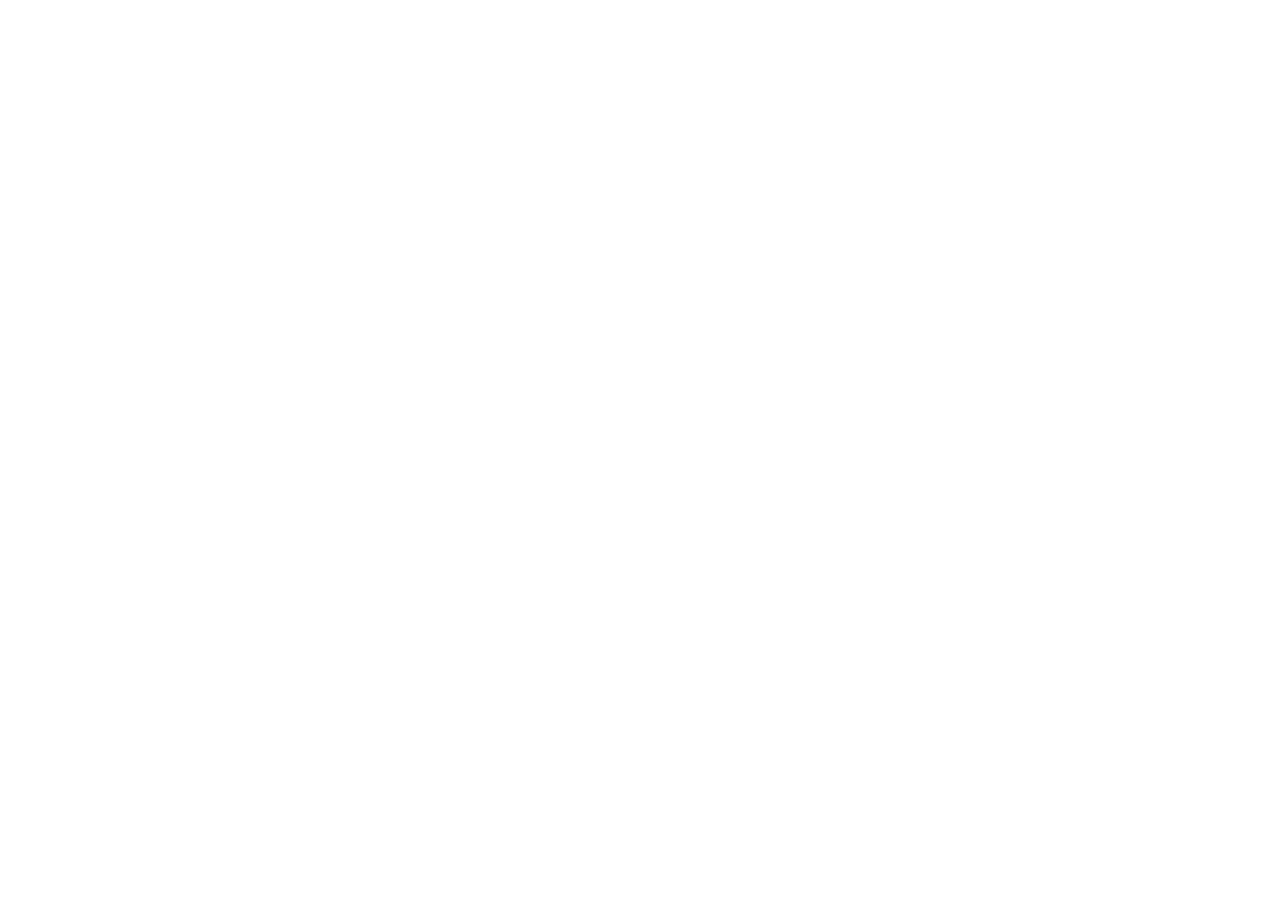
==== index.html @ 1dd9ff11 "完成登录和注册的功能" ====
<!DOCTYPE html>
<html lang="zh-CN">
<head>
    <meta charset="UTF-8">
    <meta name="viewport" content="width=device-width, initial-scale=1.0">
    <title>Document</title>
</head>
<body>
    
</body>
</html>
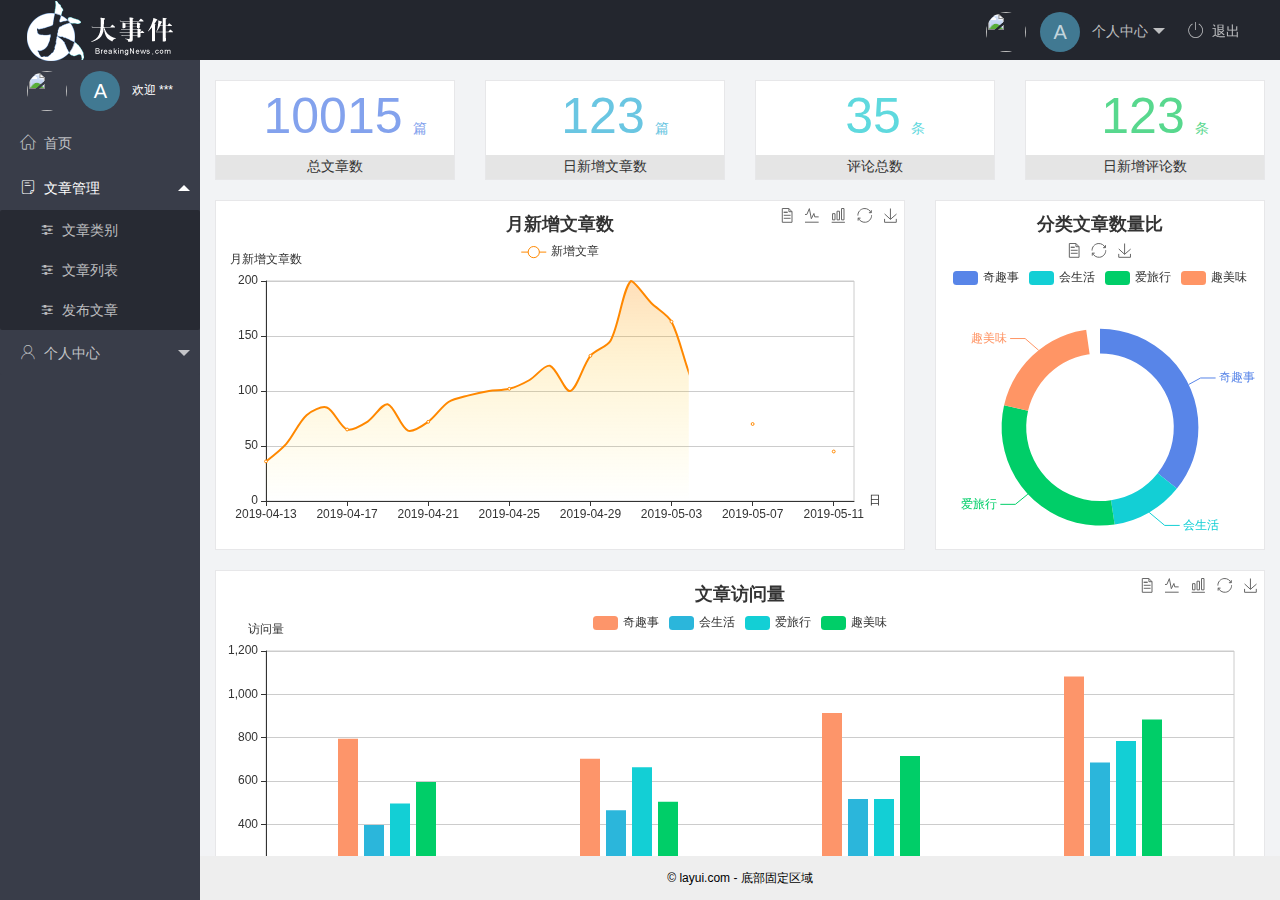
==== commit 129bba03: "后台页面功能完成" ====
--- a/index.html
+++ b/index.html
@@ -1,11 +1,94 @@
 <!DOCTYPE html>
-<html lang="zh-CN">
+<html>
+
 <head>
-    <meta charset="UTF-8">
-    <meta name="viewport" content="width=device-width, initial-scale=1.0">
-    <title>Document</title>
+    <meta charset="utf-8">
+    <meta name="viewport" content="width=device-width, initial-scale=1, maximum-scale=1">
+    <title>layout 后台大布局 - Layui</title>
+    <!-- 导入layui样式 -->
+    <link rel="stylesheet" href="/assets/lib/layui/css/layui.css">
+    <!-- 引入字体图标 -->
+    <link rel="stylesheet" href="/assets/fonts/iconfont.css">
+    <!-- 导入自己的css样式 -->
+    <link rel="stylesheet" href="/assets/css/index.css">
 </head>
-<body>
+
+<body class="layui-layout-body">
+    <div class="layui-layout layui-layout-admin">
+        <div class="layui-header">
+            <div class="layui-logo">
+                <img src="/assets/images/logo.png" alt="">
+            </div>
+            <!-- 头部区域（可配合layui已有的水平导航） -->
+            <ul class="layui-nav layui-layout-right">
+                <li class="layui-nav-item">
+                    <a href="javascript:;">
+                        <img src="http://t.cn/RCzsdCq" class="layui-nav-img">
+                        <span class="user_avatar">A</span>
+                        个人中心
+                    </a>
+                    <dl class="layui-nav-child">
+                        <dd><a href="">基本资料</a></dd>
+                        <dd><a href="">更换头像</a></dd>
+                        <dd><a href="">重置密码</a></dd>
+                    </dl>
+                </li>
+                <li class="layui-nav-item"><a href="javascript:;" id="btnLogout"><span class="iconfont icon-tuichu"></span>退出</a></li>
+            </ul>
+        </div>
+
+        <div class="layui-side layui-bg-black">
+            <div class="layui-side-scroll">
+                <div id="userinfo">
+                    <img src="http://t.cn/RCzsdCq" class="layui-nav-img">
+                    <span class="user_avatar">A</span>
+                    <span id="welcome">欢迎 ***</span>
+
+                </div>
+                <!-- 左侧导航区域（可配合layui已有的垂直导航）lay-shrink="all"可以实现点开另一份导航，其他收起 -->
+                <ul class="layui-nav layui-nav-tree" lay-shrink="all">
+                    <li class="layui-nav-item"><a href="/home/dashboard.html" target="fm"><span class="iconfont icon-home"></span>首页</a></li>
+                    <li class="layui-nav-item layui-nav-itemed">
+                        <a class="" href="javascript:;"><span class="iconfont icon-16"></span>文章管理</a>
+                        <dl class="layui-nav-child">
+                            <dd><a href="javascript:;"><i class="layui-icon layui-icon-slider"></i>文章类别</a></dd>
+                            <dd><a href="javascript:;"><i class="layui-icon layui-icon-slider"></i>文章列表</a></dd>
+                            <dd><a href="javascript:;"><i class="layui-icon layui-icon-slider"></i>发布文章</a></dd>
+                        </dl>
+                    </li>
+                    <li class="layui-nav-item">
+                        <a href="javascript:;"><span class="iconfont icon-user"></span>个人中心</a>
+                        <dl class="layui-nav-child">
+                            <dd><a href="javascript:;"><i class="layui-icon layui-icon-slider"></i>基本资料</a></dd>
+                            <dd><a href="javascript:;"><i class="layui-icon layui-icon-slider"></i>更换头像</a></dd>
+                            <dd><a href="javascript:;"><i class="layui-icon layui-icon-slider"></i>重置密码</a></dd>
+                        </dl>
+                    </li>
+                </ul>
+            </div>
+        </div>
+
+        <div class="layui-body">
+            <!-- 内容主体区域 -->
+           <iframe name="fm" src="/home/dashboard.html" frameborder="0"></iframe>
+        </div>
+
+        <div class="layui-footer">
+            <!-- 底部固定区域 -->
+            © layui.com - 底部固定区域
+        </div>
+    </div>
+
+
+    <!-- 引入layui.all.js -->
+    <script src="/assets/lib/layui/layui.all.js"></script>
+    <!-- 引入JQuery -->
+    <script src="/assets/lib/jquery.js"></script>
+    <!-- 引入自己封装的js -->
+    <script src="/assets/js/baseAPI.js"></script>
+    <!-- 引入自己js -->
+    <script src="/assets/js/index.js"></script>
     
 </body>
+
 </html>--- a/assets/lib/layui/css/layui.css
+++ b/assets/lib/layui/css/layui.css
@@ -0,0 +1,2 @@
+/** layui-v2.5.5 MIT License By https://www.layui.com */
+ .layui-inline,img{display:inline-block;vertical-align:middle}h1,h2,h3,h4,h5,h6{font-weight:400}.layui-edge,.layui-header,.layui-inline,.layui-main{position:relative}.layui-body,.layui-edge,.layui-elip{overflow:hidden}.layui-btn,.layui-edge,.layui-inline,img{vertical-align:middle}.layui-btn,.layui-disabled,.layui-icon,.layui-unselect{-moz-user-select:none;-webkit-user-select:none;-ms-user-select:none}.layui-elip,.layui-form-checkbox span,.layui-form-pane .layui-form-label{text-overflow:ellipsis;white-space:nowrap}.layui-breadcrumb,.layui-tree-btnGroup{visibility:hidden}blockquote,body,button,dd,div,dl,dt,form,h1,h2,h3,h4,h5,h6,input,li,ol,p,pre,td,textarea,th,ul{margin:0;padding:0;-webkit-tap-highlight-color:rgba(0,0,0,0)}a:active,a:hover{outline:0}img{border:none}li{list-style:none}table{border-collapse:collapse;border-spacing:0}h4,h5,h6{font-size:100%}button,input,optgroup,option,select,textarea{font-family:inherit;font-size:inherit;font-style:inherit;font-weight:inherit;outline:0}pre{white-space:pre-wrap;white-space:-moz-pre-wrap;white-space:-pre-wrap;white-space:-o-pre-wrap;word-wrap:break-word}body{line-height:24px;font:14px Helvetica Neue,Helvetica,PingFang SC,Tahoma,Arial,sans-serif}hr{height:1px;margin:10px 0;border:0;clear:both}a{color:#333;text-decoration:none}a:hover{color:#777}a cite{font-style:normal;*cursor:pointer}.layui-border-box,.layui-border-box *{box-sizing:border-box}.layui-box,.layui-box *{box-sizing:content-box}.layui-clear{clear:both;*zoom:1}.layui-clear:after{content:'\20';clear:both;*zoom:1;display:block;height:0}.layui-inline{*display:inline;*zoom:1}.layui-edge{display:inline-block;width:0;height:0;border-width:6px;border-style:dashed;border-color:transparent}.layui-edge-top{top:-4px;border-bottom-color:#999;border-bottom-style:solid}.layui-edge-right{border-left-color:#999;border-left-style:solid}.layui-edge-bottom{top:2px;border-top-color:#999;border-top-style:solid}.layui-edge-left{border-right-color:#999;border-right-style:solid}.layui-disabled,.layui-disabled:hover{color:#d2d2d2!important;cursor:not-allowed!important}.layui-circle{border-radius:100%}.layui-show{display:block!important}.layui-hide{display:none!important}@font-face{font-family:layui-icon;src:url(../font/iconfont.eot?v=250);src:url(../font/iconfont.eot?v=250#iefix) format('embedded-opentype'),url(../font/iconfont.woff2?v=250) format('woff2'),url(../font/iconfont.woff?v=250) format('woff'),url(../font/iconfont.ttf?v=250) format('truetype'),url(../font/iconfont.svg?v=250#layui-icon) format('svg')}.layui-icon{font-family:layui-icon!important;font-size:16px;font-style:normal;-webkit-font-smoothing:antialiased;-moz-osx-font-smoothing:grayscale}.layui-icon-reply-fill:before{content:"\e611"}.layui-icon-set-fill:before{content:"\e614"}.layui-icon-menu-fill:before{content:"\e60f"}.layui-icon-search:before{content:"\e615"}.layui-icon-share:before{content:"\e641"}.layui-icon-set-sm:before{content:"\e620"}.layui-icon-engine:before{content:"\e628"}.layui-icon-close:before{content:"\1006"}.layui-icon-close-fill:before{content:"\1007"}.layui-icon-chart-screen:before{content:"\e629"}.layui-icon-star:before{content:"\e600"}.layui-icon-circle-dot:before{content:"\e617"}.layui-icon-chat:before{content:"\e606"}.layui-icon-release:before{content:"\e609"}.layui-icon-list:before{content:"\e60a"}.layui-icon-chart:before{content:"\e62c"}.layui-icon-ok-circle:before{content:"\1005"}.layui-icon-layim-theme:before{content:"\e61b"}.layui-icon-table:before{content:"\e62d"}.layui-icon-right:before{content:"\e602"}.layui-icon-left:before{content:"\e603"}.layui-icon-cart-simple:before{content:"\e698"}.layui-icon-face-cry:before{content:"\e69c"}.layui-icon-face-smile:before{content:"\e6af"}.layui-icon-survey:before{content:"\e6b2"}.layui-icon-tree:before{content:"\e62e"}.layui-icon-upload-circle:before{content:"\e62f"}.layui-icon-add-circle:before{content:"\e61f"}.layui-icon-download-circle:before{content:"\e601"}.layui-icon-templeate-1:before{content:"\e630"}.layui-icon-util:before{content:"\e631"}.layui-icon-face-surprised:before{content:"\e664"}.layui-icon-edit:before{content:"\e642"}.layui-icon-speaker:before{content:"\e645"}.layui-icon-down:before{content:"\e61a"}.layui-icon-file:before{content:"\e621"}.layui-icon-layouts:before{content:"\e632"}.layui-icon-rate-half:before{content:"\e6c9"}.layui-icon-add-circle-fine:before{content:"\e608"}.layui-icon-prev-circle:before{content:"\e633"}.layui-icon-read:before{content:"\e705"}.layui-icon-404:before{content:"\e61c"}.layui-icon-carousel:before{content:"\e634"}.layui-icon-help:before{content:"\e607"}.layui-icon-code-circle:before{content:"\e635"}.layui-icon-water:before{content:"\e636"}.layui-icon-username:before{content:"\e66f"}.layui-icon-find-fill:before{content:"\e670"}.layui-icon-about:before{content:"\e60b"}.layui-icon-location:before{content:"\e715"}.layui-icon-up:before{content:"\e619"}.layui-icon-pause:before{content:"\e651"}.layui-icon-date:before{content:"\e637"}.layui-icon-layim-uploadfile:before{content:"\e61d"}.layui-icon-delete:before{content:"\e640"}.layui-icon-play:before{content:"\e652"}.layui-icon-top:before{content:"\e604"}.layui-icon-friends:before{content:"\e612"}.layui-icon-refresh-3:before{content:"\e9aa"}.layui-icon-ok:before{content:"\e605"}.layui-icon-layer:before{content:"\e638"}.layui-icon-face-smile-fine:before{content:"\e60c"}.layui-icon-dollar:before{content:"\e659"}.layui-icon-group:before{content:"\e613"}.layui-icon-layim-download:before{content:"\e61e"}.layui-icon-picture-fine:before{content:"\e60d"}.layui-icon-link:before{content:"\e64c"}.layui-icon-diamond:before{content:"\e735"}.layui-icon-log:before{content:"\e60e"}.layui-icon-rate-solid:before{content:"\e67a"}.layui-icon-fonts-del:before{content:"\e64f"}.layui-icon-unlink:before{content:"\e64d"}.layui-icon-fonts-clear:before{content:"\e639"}.layui-icon-triangle-r:before{content:"\e623"}.layui-icon-circle:before{content:"\e63f"}.layui-icon-radio:before{content:"\e643"}.layui-icon-align-center:before{content:"\e647"}.layui-icon-align-right:before{content:"\e648"}.layui-icon-align-left:before{content:"\e649"}.layui-icon-loading-1:before{content:"\e63e"}.layui-icon-return:before{content:"\e65c"}.layui-icon-fonts-strong:before{content:"\e62b"}.layui-icon-upload:before{content:"\e67c"}.layui-icon-dialogue:before{content:"\e63a"}.layui-icon-video:before{content:"\e6ed"}.layui-icon-headset:before{content:"\e6fc"}.layui-icon-cellphone-fine:before{content:"\e63b"}.layui-icon-add-1:before{content:"\e654"}.layui-icon-face-smile-b:before{content:"\e650"}.layui-icon-fonts-html:before{content:"\e64b"}.layui-icon-form:before{content:"\e63c"}.layui-icon-cart:before{content:"\e657"}.layui-icon-camera-fill:before{content:"\e65d"}.layui-icon-tabs:before{content:"\e62a"}.layui-icon-fonts-code:before{content:"\e64e"}.layui-icon-fire:before{content:"\e756"}.layui-icon-set:before{content:"\e716"}.layui-icon-fonts-u:before{content:"\e646"}.layui-icon-triangle-d:before{content:"\e625"}.layui-icon-tips:before{content:"\e702"}.layui-icon-picture:before{content:"\e64a"}.layui-icon-more-vertical:before{content:"\e671"}.layui-icon-flag:before{content:"\e66c"}.layui-icon-loading:before{content:"\e63d"}.layui-icon-fonts-i:before{content:"\e644"}.layui-icon-refresh-1:before{content:"\e666"}.layui-icon-rmb:before{content:"\e65e"}.layui-icon-home:before{content:"\e68e"}.layui-icon-user:before{content:"\e770"}.layui-icon-notice:before{content:"\e667"}.layui-icon-login-weibo:before{content:"\e675"}.layui-icon-voice:before{content:"\e688"}.layui-icon-upload-drag:before{content:"\e681"}.layui-icon-login-qq:before{content:"\e676"}.layui-icon-snowflake:before{content:"\e6b1"}.layui-icon-file-b:before{content:"\e655"}.layui-icon-template:before{content:"\e663"}.layui-icon-auz:before{content:"\e672"}.layui-icon-console:before{content:"\e665"}.layui-icon-app:before{content:"\e653"}.layui-icon-prev:before{content:"\e65a"}.layui-icon-website:before{content:"\e7ae"}.layui-icon-next:before{content:"\e65b"}.layui-icon-component:before{content:"\e857"}.layui-icon-more:before{content:"\e65f"}.layui-icon-login-wechat:before{content:"\e677"}.layui-icon-shrink-right:before{content:"\e668"}.layui-icon-spread-left:before{content:"\e66b"}.layui-icon-camera:before{content:"\e660"}.layui-icon-note:before{content:"\e66e"}.layui-icon-refresh:before{content:"\e669"}.layui-icon-female:before{content:"\e661"}.layui-icon-male:before{content:"\e662"}.layui-icon-password:before{content:"\e673"}.layui-icon-senior:before{content:"\e674"}.layui-icon-theme:before{content:"\e66a"}.layui-icon-tread:before{content:"\e6c5"}.layui-icon-praise:before{content:"\e6c6"}.layui-icon-star-fill:before{content:"\e658"}.layui-icon-rate:before{content:"\e67b"}.layui-icon-template-1:before{content:"\e656"}.layui-icon-vercode:before{content:"\e679"}.layui-icon-cellphone:before{content:"\e678"}.layui-icon-screen-full:before{content:"\e622"}.layui-icon-screen-restore:before{content:"\e758"}.layui-icon-cols:before{content:"\e610"}.layui-icon-export:before{content:"\e67d"}.layui-icon-print:before{content:"\e66d"}.layui-icon-slider:before{content:"\e714"}.layui-icon-addition:before{content:"\e624"}.layui-icon-subtraction:before{content:"\e67e"}.layui-icon-service:before{content:"\e626"}.layui-icon-transfer:before{content:"\e691"}.layui-main{width:1140px;margin:0 auto}.layui-header{z-index:1000;height:60px}.layui-header a:hover{transition:all .5s;-webkit-transition:all .5s}.layui-side{position:fixed;left:0;top:0;bottom:0;z-index:999;width:200px;overflow-x:hidden}.layui-side-scroll{position:relative;width:220px;height:100%;overflow-x:hidden}.layui-body{position:absolute;left:200px;right:0;top:0;bottom:0;z-index:998;width:auto;overflow-y:auto;box-sizing:border-box}.layui-layout-body{overflow:hidden}.layui-layout-admin .layui-header{background-color:#23262E}.layui-layout-admin .layui-side{top:60px;width:200px;overflow-x:hidden}.layui-layout-admin .layui-body{position:fixed;top:60px;bottom:44px}.layui-layout-admin .layui-main{width:auto;margin:0 15px}.layui-layout-admin .layui-footer{position:fixed;left:200px;right:0;bottom:0;height:44px;line-height:44px;padding:0 15px;background-color:#eee}.layui-layout-admin .layui-logo{position:absolute;left:0;top:0;width:200px;height:100%;line-height:60px;text-align:center;color:#009688;font-size:16px}.layui-layout-admin .layui-header .layui-nav{background:0 0}.layui-layout-left{position:absolute!important;left:200px;top:0}.layui-layout-right{position:absolute!important;right:0;top:0}.layui-container{position:relative;margin:0 auto;padding:0 15px;box-sizing:border-box}.layui-fluid{position:relative;margin:0 auto;padding:0 15px}.layui-row:after,.layui-row:before{content:'';display:block;clear:both}.layui-col-lg1,.layui-col-lg10,.layui-col-lg11,.layui-col-lg12,.layui-col-lg2,.layui-col-lg3,.layui-col-lg4,.layui-col-lg5,.layui-col-lg6,.layui-col-lg7,.layui-col-lg8,.layui-col-lg9,.layui-col-md1,.layui-col-md10,.layui-col-md11,.layui-col-md12,.layui-col-md2,.layui-col-md3,.layui-col-md4,.layui-col-md5,.layui-col-md6,.layui-col-md7,.layui-col-md8,.layui-col-md9,.layui-col-sm1,.layui-col-sm10,.layui-col-sm11,.layui-col-sm12,.layui-col-sm2,.layui-col-sm3,.layui-col-sm4,.layui-col-sm5,.layui-col-sm6,.layui-col-sm7,.layui-col-sm8,.layui-col-sm9,.layui-col-xs1,.layui-col-xs10,.layui-col-xs11,.layui-col-xs12,.layui-col-xs2,.layui-col-xs3,.layui-col-xs4,.layui-col-xs5,.layui-col-xs6,.layui-col-xs7,.layui-col-xs8,.layui-col-xs9{position:relative;display:block;box-sizing:border-box}.layui-col-xs1,.layui-col-xs10,.layui-col-xs11,.layui-col-xs12,.layui-col-xs2,.layui-col-xs3,.layui-col-xs4,.layui-col-xs5,.layui-col-xs6,.layui-col-xs7,.layui-col-xs8,.layui-col-xs9{float:left}.layui-col-xs1{width:8.33333333%}.layui-col-xs2{width:16.66666667%}.layui-col-xs3{width:25%}.layui-col-xs4{width:33.33333333%}.layui-col-xs5{width:41.66666667%}.layui-col-xs6{width:50%}.layui-col-xs7{width:58.33333333%}.layui-col-xs8{width:66.66666667%}.layui-col-xs9{width:75%}.layui-col-xs10{width:83.33333333%}.layui-col-xs11{width:91.66666667%}.layui-col-xs12{width:100%}.layui-col-xs-offset1{margin-left:8.33333333%}.layui-col-xs-offset2{margin-left:16.66666667%}.layui-col-xs-offset3{margin-left:25%}.layui-col-xs-offset4{margin-left:33.33333333%}.layui-col-xs-offset5{margin-left:41.66666667%}.layui-col-xs-offset6{margin-left:50%}.layui-col-xs-offset7{margin-left:58.33333333%}.layui-col-xs-offset8{margin-left:66.66666667%}.layui-col-xs-offset9{margin-left:75%}.layui-col-xs-offset10{margin-left:83.33333333%}.layui-col-xs-offset11{margin-left:91.66666667%}.layui-col-xs-offset12{margin-left:100%}@media screen and (max-width:768px){.layui-hide-xs{display:none!important}.layui-show-xs-block{display:block!important}.layui-show-xs-inline{display:inline!important}.layui-show-xs-inline-block{display:inline-block!important}}@media screen and (min-width:768px){.layui-container{width:750px}.layui-hide-sm{display:none!important}.layui-show-sm-block{display:block!important}.layui-show-sm-inline{display:inline!important}.layui-show-sm-inline-block{display:inline-block!important}.layui-col-sm1,.layui-col-sm10,.layui-col-sm11,.layui-col-sm12,.layui-col-sm2,.layui-col-sm3,.layui-col-sm4,.layui-col-sm5,.layui-col-sm6,.layui-col-sm7,.layui-col-sm8,.layui-col-sm9{float:left}.layui-col-sm1{width:8.33333333%}.layui-col-sm2{width:16.66666667%}.layui-col-sm3{width:25%}.layui-col-sm4{width:33.33333333%}.layui-col-sm5{width:41.66666667%}.layui-col-sm6{width:50%}.layui-col-sm7{width:58.33333333%}.layui-col-sm8{width:66.66666667%}.layui-col-sm9{width:75%}.layui-col-sm10{width:83.33333333%}.layui-col-sm11{width:91.66666667%}.layui-col-sm12{width:100%}.layui-col-sm-offset1{margin-left:8.33333333%}.layui-col-sm-offset2{margin-left:16.66666667%}.layui-col-sm-offset3{margin-left:25%}.layui-col-sm-offset4{margin-left:33.33333333%}.layui-col-sm-offset5{margin-left:41.66666667%}.layui-col-sm-offset6{margin-left:50%}.layui-col-sm-offset7{margin-left:58.33333333%}.layui-col-sm-offset8{margin-left:66.66666667%}.layui-col-sm-offset9{margin-left:75%}.layui-col-sm-offset10{margin-left:83.33333333%}.layui-col-sm-offset11{margin-left:91.66666667%}.layui-col-sm-offset12{margin-left:100%}}@media screen and (min-width:992px){.layui-container{width:970px}.layui-hide-md{display:none!important}.layui-show-md-block{display:block!important}.layui-show-md-inline{display:inline!important}.layui-show-md-inline-block{display:inline-block!important}.layui-col-md1,.layui-col-md10,.layui-col-md11,.layui-col-md12,.layui-col-md2,.layui-col-md3,.layui-col-md4,.layui-col-md5,.layui-col-md6,.layui-col-md7,.layui-col-md8,.layui-col-md9{float:left}.layui-col-md1{width:8.33333333%}.layui-col-md2{width:16.66666667%}.layui-col-md3{width:25%}.layui-col-md4{width:33.33333333%}.layui-col-md5{width:41.66666667%}.layui-col-md6{width:50%}.layui-col-md7{width:58.33333333%}.layui-col-md8{width:66.66666667%}.layui-col-md9{width:75%}.layui-col-md10{width:83.33333333%}.layui-col-md11{width:91.66666667%}.layui-col-md12{width:100%}.layui-col-md-offset1{margin-left:8.33333333%}.layui-col-md-offset2{margin-left:16.66666667%}.layui-col-md-offset3{margin-left:25%}.layui-col-md-offset4{margin-left:33.33333333%}.layui-col-md-offset5{margin-left:41.66666667%}.layui-col-md-offset6{margin-left:50%}.layui-col-md-offset7{margin-left:58.33333333%}.layui-col-md-offset8{margin-left:66.66666667%}.layui-col-md-offset9{margin-left:75%}.layui-col-md-offset10{margin-left:83.33333333%}.layui-col-md-offset11{margin-left:91.66666667%}.layui-col-md-offset12{margin-left:100%}}@media screen and (min-width:1200px){.layui-container{width:1170px}.layui-hide-lg{display:none!important}.layui-show-lg-block{display:block!important}.layui-show-lg-inline{display:inline!important}.layui-show-lg-inline-block{display:inline-block!important}.layui-col-lg1,.layui-col-lg10,.layui-col-lg11,.layui-col-lg12,.layui-col-lg2,.layui-col-lg3,.layui-col-lg4,.layui-col-lg5,.layui-col-lg6,.layui-col-lg7,.layui-col-lg8,.layui-col-lg9{float:left}.layui-col-lg1{width:8.33333333%}.layui-col-lg2{width:16.66666667%}.layui-col-lg3{width:25%}.layui-col-lg4{width:33.33333333%}.layui-col-lg5{width:41.66666667%}.layui-col-lg6{width:50%}.layui-col-lg7{width:58.33333333%}.layui-col-lg8{width:66.66666667%}.layui-col-lg9{width:75%}.layui-col-lg10{width:83.33333333%}.layui-col-lg11{width:91.66666667%}.layui-col-lg12{width:100%}.layui-col-lg-offset1{margin-left:8.33333333%}.layui-col-lg-offset2{margin-left:16.66666667%}.layui-col-lg-offset3{margin-left:25%}.layui-col-lg-offset4{margin-left:33.33333333%}.layui-col-lg-offset5{margin-left:41.66666667%}.layui-col-lg-offset6{margin-left:50%}.layui-col-lg-offset7{margin-left:58.33333333%}.layui-col-lg-offset8{margin-left:66.66666667%}.layui-col-lg-offset9{margin-left:75%}.layui-col-lg-offset10{margin-left:83.33333333%}.layui-col-lg-offset11{margin-left:91.66666667%}.layui-col-lg-offset12{margin-left:100%}}.layui-col-space1{margin:-.5px}.layui-col-space1>*{padding:.5px}.layui-col-space3{margin:-1.5px}.layui-col-space3>*{padding:1.5px}.layui-col-space5{margin:-2.5px}.layui-col-space5>*{padding:2.5px}.layui-col-space8{margin:-3.5px}.layui-col-space8>*{padding:3.5px}.layui-col-space10{margin:-5px}.layui-col-space10>*{padding:5px}.layui-col-space12{margin:-6px}.layui-col-space12>*{padding:6px}.layui-col-space15{margin:-7.5px}.layui-col-space15>*{padding:7.5px}.layui-col-space18{margin:-9px}.layui-col-space18>*{padding:9px}.layui-col-space20{margin:-10px}.layui-col-space20>*{padding:10px}.layui-col-space22{margin:-11px}.layui-col-space22>*{padding:11px}.layui-col-space25{margin:-12.5px}.layui-col-space25>*{padding:12.5px}.layui-col-space30{margin:-15px}.layui-col-space30>*{padding:15px}.layui-btn,.layui-input,.layui-select,.layui-textarea,.layui-upload-button{outline:0;-webkit-appearance:none;transition:all .3s;-webkit-transition:all .3s;box-sizing:border-box}.layui-elem-quote{margin-bottom:10px;padding:15px;line-height:22px;border-left:5px solid #009688;border-radius:0 2px 2px 0;background-color:#f2f2f2}.layui-quote-nm{border-style:solid;border-width:1px 1px 1px 5px;background:0 0}.layui-elem-field{margin-bottom:10px;padding:0;border-width:1px;border-style:solid}.layui-elem-field legend{margin-left:20px;padding:0 10px;font-size:20px;font-weight:300}.layui-field-title{margin:10px 0 20px;border-width:1px 0 0}.layui-field-box{padding:10px 15px}.layui-field-title .layui-field-box{padding:10px 0}.layui-progress{position:relative;height:6px;border-radius:20px;background-color:#e2e2e2}.layui-progress-bar{position:absolute;left:0;top:0;width:0;max-width:100%;height:6px;border-radius:20px;text-align:right;background-color:#5FB878;transition:all .3s;-webkit-transition:all .3s}.layui-progress-big,.layui-progress-big .layui-progress-bar{height:18px;line-height:18px}.layui-progress-text{position:relative;top:-20px;line-height:18px;font-size:12px;color:#666}.layui-progress-big .layui-progress-text{position:static;padding:0 10px;color:#fff}.layui-collapse{border-width:1px;border-style:solid;border-radius:2px}.layui-colla-content,.layui-colla-item{border-top-width:1px;border-top-style:solid}.layui-colla-item:first-child{border-top:none}.layui-colla-title{position:relative;height:42px;line-height:42px;padding:0 15px 0 35px;color:#333;background-color:#f2f2f2;cursor:pointer;font-size:14px;overflow:hidden}.layui-colla-content{display:none;padding:10px 15px;line-height:22px;color:#666}.layui-colla-icon{position:absolute;left:15px;top:0;font-size:14px}.layui-card{margin-bottom:15px;border-radius:2px;background-color:#fff;box-shadow:0 1px 2px 0 rgba(0,0,0,.05)}.layui-card:last-child{margin-bottom:0}.layui-card-header{position:relative;height:42px;line-height:42px;padding:0 15px;border-bottom:1px solid #f6f6f6;color:#333;border-radius:2px 2px 0 0;font-size:14px}.layui-bg-black,.layui-bg-blue,.layui-bg-cyan,.layui-bg-green,.layui-bg-orange,.layui-bg-red{color:#fff!important}.layui-card-body{position:relative;padding:10px 15px;line-height:24px}.layui-card-body[pad15]{padding:15px}.layui-card-body[pad20]{padding:20px}.layui-card-body .layui-table{margin:5px 0}.layui-card .layui-tab{margin:0}.layui-panel-window{position:relative;padding:15px;border-radius:0;border-top:5px solid #E6E6E6;background-color:#fff}.layui-auxiliar-moving{position:fixed;left:0;right:0;top:0;bottom:0;width:100%;height:100%;background:0 0;z-index:9999999999}.layui-form-label,.layui-form-mid,.layui-form-select,.layui-input-block,.layui-input-inline,.layui-textarea{position:relative}.layui-bg-red{background-color:#FF5722!important}.layui-bg-orange{background-color:#FFB800!important}.layui-bg-green{background-color:#009688!important}.layui-bg-cyan{background-color:#2F4056!important}.layui-bg-blue{background-color:#1E9FFF!important}.layui-bg-black{background-color:#393D49!important}.layui-bg-gray{background-color:#eee!important;color:#666!important}.layui-badge-rim,.layui-colla-content,.layui-colla-item,.layui-collapse,.layui-elem-field,.layui-form-pane .layui-form-item[pane],.layui-form-pane .layui-form-label,.layui-input,.layui-layedit,.layui-layedit-tool,.layui-quote-nm,.layui-select,.layui-tab-bar,.layui-tab-card,.layui-tab-title,.layui-tab-title .layui-this:after,.layui-textarea{border-color:#e6e6e6}.layui-timeline-item:before,hr{background-color:#e6e6e6}.layui-text{line-height:22px;font-size:14px;color:#666}.layui-text h1,.layui-text h2,.layui-text h3{font-weight:500;color:#333}.layui-text h1{font-size:30px}.layui-text h2{font-size:24px}.layui-text h3{font-size:18px}.layui-text a:not(.layui-btn){color:#01AAED}.layui-text a:not(.layui-btn):hover{text-decoration:underline}.layui-text ul{padding:5px 0 5px 15px}.layui-text ul li{margin-top:5px;list-style-type:disc}.layui-text em,.layui-word-aux{color:#999!important;padding:0 5px!important}.layui-btn{display:inline-block;height:38px;line-height:38px;padding:0 18px;background-color:#009688;color:#fff;white-space:nowrap;text-align:center;font-size:14px;border:none;border-radius:2px;cursor:pointer}.layui-btn:hover{opacity:.8;filter:alpha(opacity=80);color:#fff}.layui-btn:active{opacity:1;filter:alpha(opacity=100)}.layui-btn+.layui-btn{margin-left:10px}.layui-btn-container{font-size:0}.layui-btn-container .layui-btn{margin-right:10px;margin-bottom:10px}.layui-btn-container .layui-btn+.layui-btn{margin-left:0}.layui-table .layui-btn-container .layui-btn{margin-bottom:9px}.layui-btn-radius{border-radius:100px}.layui-btn .layui-icon{margin-right:3px;font-size:18px;vertical-align:bottom;vertical-align:middle\9}.layui-btn-primary{border:1px solid #C9C9C9;background-color:#fff;color:#555}.layui-btn-primary:hover{border-color:#009688;color:#333}.layui-btn-normal{background-color:#1E9FFF}.layui-btn-warm{background-color:#FFB800}.layui-btn-danger{background-color:#FF5722}.layui-btn-checked{background-color:#5FB878}.layui-btn-disabled,.layui-btn-disabled:active,.layui-btn-disabled:hover{border:1px solid #e6e6e6;background-color:#FBFBFB;color:#C9C9C9;cursor:not-allowed;opacity:1}.layui-btn-lg{height:44px;line-height:44px;padding:0 25px;font-size:16px}.layui-btn-sm{height:30px;line-height:30px;padding:0 10px;font-size:12px}.layui-btn-sm i{font-size:16px!important}.layui-btn-xs{height:22px;line-height:22px;padding:0 5px;font-size:12px}.layui-btn-xs i{font-size:14px!important}.layui-btn-group{display:inline-block;vertical-align:middle;font-size:0}.layui-btn-group .layui-btn{margin-left:0!important;margin-right:0!important;border-left:1px solid rgba(255,255,255,.5);border-radius:0}.layui-btn-group .layui-btn-primary{border-left:none}.layui-btn-group .layui-btn-primary:hover{border-color:#C9C9C9;color:#009688}.layui-btn-group .layui-btn:first-child{border-left:none;border-radius:2px 0 0 2px}.layui-btn-group .layui-btn-primary:first-child{border-left:1px solid #c9c9c9}.layui-btn-group .layui-btn:last-child{border-radius:0 2px 2px 0}.layui-btn-group .layui-btn+.layui-btn{margin-left:0}.layui-btn-group+.layui-btn-group{margin-left:10px}.layui-btn-fluid{width:100%}.layui-input,.layui-select,.layui-textarea{height:38px;line-height:1.3;line-height:38px\9;border-width:1px;border-style:solid;background-color:#fff;border-radius:2px}.layui-input::-webkit-input-placeholder,.layui-select::-webkit-input-placeholder,.layui-textarea::-webkit-input-placeholder{line-height:1.3}.layui-input,.layui-textarea{display:block;width:100%;padding-left:10px}.layui-input:hover,.layui-textarea:hover{border-color:#D2D2D2!important}.layui-input:focus,.layui-textarea:focus{border-color:#C9C9C9!important}.layui-textarea{min-height:100px;height:auto;line-height:20px;padding:6px 10px;resize:vertical}.layui-select{padding:0 10px}.layui-form input[type=checkbox],.layui-form input[type=radio],.layui-form select{display:none}.layui-form [lay-ignore]{display:initial}.layui-form-item{margin-bottom:15px;clear:both;*zoom:1}.layui-form-item:after{content:'\20';clear:both;*zoom:1;display:block;height:0}.layui-form-label{float:left;display:block;padding:9px 15px;width:80px;font-weight:400;line-height:20px;text-align:right}.layui-form-label-col{display:block;float:none;padding:9px 0;line-height:20px;text-align:left}.layui-form-item .layui-inline{margin-bottom:5px;margin-right:10px}.layui-input-block{margin-left:110px;min-height:36px}.layui-input-inline{display:inline-block;vertical-align:middle}.layui-form-item .layui-input-inline{float:left;width:190px;margin-right:10px}.layui-form-text .layui-input-inline{width:auto}.layui-form-mid{float:left;display:block;padding:9px 0!important;line-height:20px;margin-right:10px}.layui-form-danger+.layui-form-select .layui-input,.layui-form-danger:focus{border-color:#FF5722!important}.layui-form-select .layui-input{padding-right:30px;cursor:pointer}.layui-form-select .layui-edge{position:absolute;right:10px;top:50%;margin-top:-3px;cursor:pointer;border-width:6px;border-top-color:#c2c2c2;border-top-style:solid;transition:all .3s;-webkit-transition:all .3s}.layui-form-select dl{display:none;position:absolute;left:0;top:42px;padding:5px 0;z-index:899;min-width:100%;border:1px solid #d2d2d2;max-height:300px;overflow-y:auto;background-color:#fff;border-radius:2px;box-shadow:0 2px 4px rgba(0,0,0,.12);box-sizing:border-box}.layui-form-select dl dd,.layui-form-select dl dt{padding:0 10px;line-height:36px;white-space:nowrap;overflow:hidden;text-overflow:ellipsis}.layui-form-select dl dt{font-size:12px;color:#999}.layui-form-select dl dd{cursor:pointer}.layui-form-select dl dd:hover{background-color:#f2f2f2;-webkit-transition:.5s all;transition:.5s all}.layui-form-select .layui-select-group dd{padding-left:20px}.layui-form-select dl dd.layui-select-tips{padding-left:10px!important;color:#999}.layui-form-select dl dd.layui-this{background-color:#5FB878;color:#fff}.layui-form-checkbox,.layui-form-select dl dd.layui-disabled{background-color:#fff}.layui-form-selected dl{display:block}.layui-form-checkbox,.layui-form-checkbox *,.layui-form-switch{display:inline-block;vertical-align:middle}.layui-form-selected .layui-edge{margin-top:-9px;-webkit-transform:rotate(180deg);transform:rotate(180deg);margin-top:-3px\9}:root .layui-form-selected .layui-edge{margin-top:-9px\0/IE9}.layui-form-selectup dl{top:auto;bottom:42px}.layui-select-none{margin:5px 0;text-align:center;color:#999}.layui-select-disabled .layui-disabled{border-color:#eee!important}.layui-select-disabled .layui-edge{border-top-color:#d2d2d2}.layui-form-checkbox{position:relative;height:30px;line-height:30px;margin-right:10px;padding-right:30px;cursor:pointer;font-size:0;-webkit-transition:.1s linear;transition:.1s linear;box-sizing:border-box}.layui-form-checkbox span{padding:0 10px;height:100%;font-size:14px;border-radius:2px 0 0 2px;background-color:#d2d2d2;color:#fff;overflow:hidden}.layui-form-checkbox:hover span{background-color:#c2c2c2}.layui-form-checkbox i{position:absolute;right:0;top:0;width:30px;height:28px;border:1px solid #d2d2d2;border-left:none;border-radius:0 2px 2px 0;color:#fff;font-size:20px;text-align:center}.layui-form-checkbox:hover i{border-color:#c2c2c2;color:#c2c2c2}.layui-form-checked,.layui-form-checked:hover{border-color:#5FB878}.layui-form-checked span,.layui-form-checked:hover span{background-color:#5FB878}.layui-form-checked i,.layui-form-checked:hover i{color:#5FB878}.layui-form-item .layui-form-checkbox{margin-top:4px}.layui-form-checkbox[lay-skin=primary]{height:auto!important;line-height:normal!important;min-width:18px;min-height:18px;border:none!important;margin-right:0;padding-left:28px;padding-right:0;background:0 0}.layui-form-checkbox[lay-skin=primary] span{padding-left:0;padding-right:15px;line-height:18px;background:0 0;color:#666}.layui-form-checkbox[lay-skin=primary] i{right:auto;left:0;width:16px;height:16px;line-height:16px;border:1px solid #d2d2d2;font-size:12px;border-radius:2px;background-color:#fff;-webkit-transition:.1s linear;transition:.1s linear}.layui-form-checkbox[lay-skin=primary]:hover i{border-color:#5FB878;color:#fff}.layui-form-checked[lay-skin=primary] i{border-color:#5FB878!important;background-color:#5FB878;color:#fff}.layui-checkbox-disbaled[lay-skin=primary] span{background:0 0!important;color:#c2c2c2}.layui-checkbox-disbaled[lay-skin=primary]:hover i{border-color:#d2d2d2}.layui-form-item .layui-form-checkbox[lay-skin=primary]{margin-top:10px}.layui-form-switch{position:relative;height:22px;line-height:22px;min-width:35px;padding:0 5px;margin-top:8px;border:1px solid #d2d2d2;border-radius:20px;cursor:pointer;background-color:#fff;-webkit-transition:.1s linear;transition:.1s linear}.layui-form-switch i{position:absolute;left:5px;top:3px;width:16px;height:16px;border-radius:20px;background-color:#d2d2d2;-webkit-transition:.1s linear;transition:.1s linear}.layui-form-switch em{position:relative;top:0;width:25px;margin-left:21px;padding:0!important;text-align:center!important;color:#999!important;font-style:normal!important;font-size:12px}.layui-form-onswitch{border-color:#5FB878;background-color:#5FB878}.layui-checkbox-disbaled,.layui-checkbox-disbaled i{border-color:#e2e2e2!important}.layui-form-onswitch i{left:100%;margin-left:-21px;background-color:#fff}.layui-form-onswitch em{margin-left:5px;margin-right:21px;color:#fff!important}.layui-checkbox-disbaled span{background-color:#e2e2e2!important}.layui-checkbox-disbaled:hover i{color:#fff!important}[lay-radio]{display:none}.layui-form-radio,.layui-form-radio *{display:inline-block;vertical-align:middle}.layui-form-radio{line-height:28px;margin:6px 10px 0 0;padding-right:10px;cursor:pointer;font-size:0}.layui-form-radio *{font-size:14px}.layui-form-radio>i{margin-right:8px;font-size:22px;color:#c2c2c2}.layui-form-radio>i:hover,.layui-form-radioed>i{color:#5FB878}.layui-radio-disbaled>i{color:#e2e2e2!important}.layui-form-pane .layui-form-label{width:110px;padding:8px 15px;height:38px;line-height:20px;border-width:1px;border-style:solid;border-radius:2px 0 0 2px;text-align:center;background-color:#FBFBFB;overflow:hidden;box-sizing:border-box}.layui-form-pane .layui-input-inline{margin-left:-1px}.layui-form-pane .layui-input-block{margin-left:110px;left:-1px}.layui-form-pane .layui-input{border-radius:0 2px 2px 0}.layui-form-pane .layui-form-text .layui-form-label{float:none;width:100%;border-radius:2px;box-sizing:border-box;text-align:left}.layui-form-pane .layui-form-text .layui-input-inline{display:block;margin:0;top:-1px;clear:both}.layui-form-pane .layui-form-text .layui-input-block{margin:0;left:0;top:-1px}.layui-form-pane .layui-form-text .layui-textarea{min-height:100px;border-radius:0 0 2px 2px}.layui-form-pane .layui-form-checkbox{margin:4px 0 4px 10px}.layui-form-pane .layui-form-radio,.layui-form-pane .layui-form-switch{margin-top:6px;margin-left:10px}.layui-form-pane .layui-form-item[pane]{position:relative;border-width:1px;border-style:solid}.layui-form-pane .layui-form-item[pane] .layui-form-label{position:absolute;left:0;top:0;height:100%;border-width:0 1px 0 0}.layui-form-pane .layui-form-item[pane] .layui-input-inline{margin-left:110px}@media screen and (max-width:450px){.layui-form-item .layui-form-label{text-overflow:ellipsis;overflow:hidden;white-space:nowrap}.layui-form-item .layui-inline{display:block;margin-right:0;margin-bottom:20px;clear:both}.layui-form-item .layui-inline:after{content:'\20';clear:both;display:block;height:0}.layui-form-item .layui-input-inline{display:block;float:none;left:-3px;width:auto;margin:0 0 10px 112px}.layui-form-item .layui-input-inline+.layui-form-mid{margin-left:110px;top:-5px;padding:0}.layui-form-item .layui-form-checkbox{margin-right:5px;margin-bottom:5px}}.layui-layedit{border-width:1px;border-style:solid;border-radius:2px}.layui-layedit-tool{padding:3px 5px;border-bottom-width:1px;border-bottom-style:solid;font-size:0}.layedit-tool-fixed{position:fixed;top:0;border-top:1px solid #e2e2e2}.layui-layedit-tool .layedit-tool-mid,.layui-layedit-tool .layui-icon{display:inline-block;vertical-align:middle;text-align:center;font-size:14px}.layui-layedit-tool .layui-icon{position:relative;width:32px;height:30px;line-height:30px;margin:3px 5px;color:#777;cursor:pointer;border-radius:2px}.layui-layedit-tool .layui-icon:hover{color:#393D49}.layui-layedit-tool .layui-icon:active{color:#000}.layui-layedit-tool .layedit-tool-active{background-color:#e2e2e2;color:#000}.layui-layedit-tool .layui-disabled,.layui-layedit-tool .layui-disabled:hover{color:#d2d2d2;cursor:not-allowed}.layui-layedit-tool .layedit-tool-mid{width:1px;height:18px;margin:0 10px;background-color:#d2d2d2}.layedit-tool-html{width:50px!important;font-size:30px!important}.layedit-tool-b,.layedit-tool-code,.layedit-tool-help{font-size:16px!important}.layedit-tool-d,.layedit-tool-face,.layedit-tool-image,.layedit-tool-unlink{font-size:18px!important}.layedit-tool-image input{position:absolute;font-size:0;left:0;top:0;width:100%;height:100%;opacity:.01;filter:Alpha(opacity=1);cursor:pointer}.layui-layedit-iframe iframe{display:block;width:100%}#LAY_layedit_code{overflow:hidden}.layui-laypage{display:inline-block;*display:inline;*zoom:1;vertical-align:middle;margin:10px 0;font-size:0}.layui-laypage>a:first-child,.layui-laypage>a:first-child em{border-radius:2px 0 0 2px}.layui-laypage>a:last-child,.layui-laypage>a:last-child em{border-radius:0 2px 2px 0}.layui-laypage>:first-child{margin-left:0!important}.layui-laypage>:last-child{margin-right:0!important}.layui-laypage a,.layui-laypage button,.layui-laypage input,.layui-laypage select,.layui-laypage span{border:1px solid #e2e2e2}.layui-laypage a,.layui-laypage span{display:inline-block;*display:inline;*zoom:1;vertical-align:middle;padding:0 15px;height:28px;line-height:28px;margin:0 -1px 5px 0;background-color:#fff;color:#333;font-size:12px}.layui-flow-more a *,.layui-laypage input,.layui-table-view select[lay-ignore]{display:inline-block}.layui-laypage a:hover{color:#009688}.layui-laypage em{font-style:normal}.layui-laypage .layui-laypage-spr{color:#999;font-weight:700}.layui-laypage a{text-decoration:none}.layui-laypage .layui-laypage-curr{position:relative}.layui-laypage .layui-laypage-curr em{position:relative;color:#fff}.layui-laypage .layui-laypage-curr .layui-laypage-em{position:absolute;left:-1px;top:-1px;padding:1px;width:100%;height:100%;background-color:#009688}.layui-laypage-em{border-radius:2px}.layui-laypage-next em,.layui-laypage-prev em{font-family:Sim sun;font-size:16px}.layui-laypage .layui-laypage-count,.layui-laypage .layui-laypage-limits,.layui-laypage .layui-laypage-refresh,.layui-laypage .layui-laypage-skip{margin-left:10px;margin-right:10px;padding:0;border:none}.layui-laypage .layui-laypage-limits,.layui-laypage .layui-laypage-refresh{vertical-align:top}.layui-laypage .layui-laypage-refresh i{font-size:18px;cursor:pointer}.layui-laypage select{height:22px;padding:3px;border-radius:2px;cursor:pointer}.layui-laypage .layui-laypage-skip{height:30px;line-height:30px;color:#999}.layui-laypage button,.layui-laypage input{height:30px;line-height:30px;border-radius:2px;vertical-align:top;background-color:#fff;box-sizing:border-box}.layui-laypage input{width:40px;margin:0 10px;padding:0 3px;text-align:center}.layui-laypage input:focus,.layui-laypage select:focus{border-color:#009688!important}.layui-laypage button{margin-left:10px;padding:0 10px;cursor:pointer}.layui-table,.layui-table-view{margin:10px 0}.layui-flow-more{margin:10px 0;text-align:center;color:#999;font-size:14px}.layui-flow-more a{height:32px;line-height:32px}.layui-flow-more a *{vertical-align:top}.layui-flow-more a cite{padding:0 20px;border-radius:3px;background-color:#eee;color:#333;font-style:normal}.layui-flow-more a cite:hover{opacity:.8}.layui-flow-more a i{font-size:30px;color:#737383}.layui-table{width:100%;background-color:#fff;color:#666}.layui-table tr{transition:all .3s;-webkit-transition:all .3s}.layui-table th{text-align:left;font-weight:400}.layui-table tbody tr:hover,.layui-table thead tr,.layui-table-click,.layui-table-header,.layui-table-hover,.layui-table-mend,.layui-table-patch,.layui-table-tool,.layui-table-total,.layui-table-total tr,.layui-table[lay-even] tr:nth-child(even){background-color:#f2f2f2}.layui-table td,.layui-table th,.layui-table-col-set,.layui-table-fixed-r,.layui-table-grid-down,.layui-table-header,.layui-table-page,.layui-table-tips-main,.layui-table-tool,.layui-table-total,.layui-table-view,.layui-table[lay-skin=line],.layui-table[lay-skin=row]{border-width:1px;border-style:solid;border-color:#e6e6e6}.layui-table td,.layui-table th{position:relative;padding:9px 15px;min-height:20px;line-height:20px;font-size:14px}.layui-table[lay-skin=line] td,.layui-table[lay-skin=line] th{border-width:0 0 1px}.layui-table[lay-skin=row] td,.layui-table[lay-skin=row] th{border-width:0 1px 0 0}.layui-table[lay-skin=nob] td,.layui-table[lay-skin=nob] th{border:none}.layui-table img{max-width:100px}.layui-table[lay-size=lg] td,.layui-table[lay-size=lg] th{padding:15px 30px}.layui-table-view .layui-table[lay-size=lg] .layui-table-cell{height:40px;line-height:40px}.layui-table[lay-size=sm] td,.layui-table[lay-size=sm] th{font-size:12px;padding:5px 10px}.layui-table-view .layui-table[lay-size=sm] .layui-table-cell{height:20px;line-height:20px}.layui-table[lay-data]{display:none}.layui-table-box{position:relative;overflow:hidden}.layui-table-view .layui-table{position:relative;width:auto;margin:0}.layui-table-view .layui-table[lay-skin=line]{border-width:0 1px 0 0}.layui-table-view .layui-table[lay-skin=row]{border-width:0 0 1px}.layui-table-view .layui-table td,.layui-table-view .layui-table th{padding:5px 0;border-top:none;border-left:none}.layui-table-view .layui-table th.layui-unselect .layui-table-cell span{cursor:pointer}.layui-table-view .layui-table td{cursor:default}.layui-table-view .layui-table td[data-edit=text]{cursor:text}.layui-table-view .layui-form-checkbox[lay-skin=primary] i{width:18px;height:18px}.layui-table-view .layui-form-radio{line-height:0;padding:0}.layui-table-view .layui-form-radio>i{margin:0;font-size:20px}.layui-table-init{position:absolute;left:0;top:0;width:100%;height:100%;text-align:center;z-index:110}.layui-table-init .layui-icon{position:absolute;left:50%;top:50%;margin:-15px 0 0 -15px;font-size:30px;color:#c2c2c2}.layui-table-header{border-width:0 0 1px;overflow:hidden}.layui-table-header .layui-table{margin-bottom:-1px}.layui-table-tool .layui-inline[lay-event]{position:relative;width:26px;height:26px;padding:5px;line-height:16px;margin-right:10px;text-align:center;color:#333;border:1px solid #ccc;cursor:pointer;-webkit-transition:.5s all;transition:.5s all}.layui-table-tool .layui-inline[lay-event]:hover{border:1px solid #999}.layui-table-tool-temp{padding-right:120px}.layui-table-tool-self{position:absolute;right:17px;top:10px}.layui-table-tool .layui-table-tool-self .layui-inline[lay-event]{margin:0 0 0 10px}.layui-table-tool-panel{position:absolute;top:29px;left:-1px;padding:5px 0;min-width:150px;min-height:40px;border:1px solid #d2d2d2;text-align:left;overflow-y:auto;background-color:#fff;box-shadow:0 2px 4px rgba(0,0,0,.12)}.layui-table-cell,.layui-table-tool-panel li{overflow:hidden;text-overflow:ellipsis;white-space:nowrap}.layui-table-tool-panel li{padding:0 10px;line-height:30px;-webkit-transition:.5s all;transition:.5s all}.layui-table-tool-panel li .layui-form-checkbox[lay-skin=primary]{width:100%;padding-left:28px}.layui-table-tool-panel li:hover{background-color:#f2f2f2}.layui-table-tool-panel li .layui-form-checkbox[lay-skin=primary] i{position:absolute;left:0;top:0}.layui-table-tool-panel li .layui-form-checkbox[lay-skin=primary] span{padding:0}.layui-table-tool .layui-table-tool-self .layui-table-tool-panel{left:auto;right:-1px}.layui-table-col-set{position:absolute;right:0;top:0;width:20px;height:100%;border-width:0 0 0 1px;background-color:#fff}.layui-table-sort{width:10px;height:20px;margin-left:5px;cursor:pointer!important}.layui-table-sort .layui-edge{position:absolute;left:5px;border-width:5px}.layui-table-sort .layui-table-sort-asc{top:3px;border-top:none;border-bottom-style:solid;border-bottom-color:#b2b2b2}.layui-table-sort .layui-table-sort-asc:hover{border-bottom-color:#666}.layui-table-sort .layui-table-sort-desc{bottom:5px;border-bottom:none;border-top-style:solid;border-top-color:#b2b2b2}.layui-table-sort .layui-table-sort-desc:hover{border-top-color:#666}.layui-table-sort[lay-sort=asc] .layui-table-sort-asc{border-bottom-color:#000}.layui-table-sort[lay-sort=desc] .layui-table-sort-desc{border-top-color:#000}.layui-table-cell{height:28px;line-height:28px;padding:0 15px;position:relative;box-sizing:border-box}.layui-table-cell .layui-form-checkbox[lay-skin=primary]{top:-1px;padding:0}.layui-table-cell .layui-table-link{color:#01AAED}.laytable-cell-checkbox,.laytable-cell-numbers,.laytable-cell-radio,.laytable-cell-space{padding:0;text-align:center}.layui-table-body{position:relative;overflow:auto;margin-right:-1px;margin-bottom:-1px}.layui-table-body .layui-none{line-height:26px;padding:15px;text-align:center;color:#999}.layui-table-fixed{position:absolute;left:0;top:0;z-index:101}.layui-table-fixed .layui-table-body{overflow:hidden}.layui-table-fixed-l{box-shadow:0 -1px 8px rgba(0,0,0,.08)}.layui-table-fixed-r{left:auto;right:-1px;border-width:0 0 0 1px;box-shadow:-1px 0 8px rgba(0,0,0,.08)}.layui-table-fixed-r .layui-table-header{position:relative;overflow:visible}.layui-table-mend{position:absolute;right:-49px;top:0;height:100%;width:50px}.layui-table-tool{position:relative;z-index:890;width:100%;min-height:50px;line-height:30px;padding:10px 15px;border-width:0 0 1px}.layui-table-tool .layui-btn-container{margin-bottom:-10px}.layui-table-page,.layui-table-total{border-width:1px 0 0;margin-bottom:-1px;overflow:hidden}.layui-table-page{position:relative;width:100%;padding:7px 7px 0;height:41px;font-size:12px;white-space:nowrap}.layui-table-page>div{height:26px}.layui-table-page .layui-laypage{margin:0}.layui-table-page .layui-laypage a,.layui-table-page .layui-laypage span{height:26px;line-height:26px;margin-bottom:10px;border:none;background:0 0}.layui-table-page .layui-laypage a,.layui-table-page .layui-laypage span.layui-laypage-curr{padding:0 12px}.layui-table-page .layui-laypage span{margin-left:0;padding:0}.layui-table-page .layui-laypage .layui-laypage-prev{margin-left:-7px!important}.layui-table-page .layui-laypage .layui-laypage-curr .layui-laypage-em{left:0;top:0;padding:0}.layui-table-page .layui-laypage button,.layui-table-page .layui-laypage input{height:26px;line-height:26px}.layui-table-page .layui-laypage input{width:40px}.layui-table-page .layui-laypage button{padding:0 10px}.layui-table-page select{height:18px}.layui-table-patch .layui-table-cell{padding:0;width:30px}.layui-table-edit{position:absolute;left:0;top:0;width:100%;height:100%;padding:0 14px 1px;border-radius:0;box-shadow:1px 1px 20px rgba(0,0,0,.15)}.layui-table-edit:focus{border-color:#5FB878!important}select.layui-table-edit{padding:0 0 0 10px;border-color:#C9C9C9}.layui-table-view .layui-form-checkbox,.layui-table-view .layui-form-radio,.layui-table-view .layui-form-switch{top:0;margin:0;box-sizing:content-box}.layui-table-view .layui-form-checkbox{top:-1px;height:26px;line-height:26px}.layui-table-view .layui-form-checkbox i{height:26px}.layui-table-grid .layui-table-cell{overflow:visible}.layui-table-grid-down{position:absolute;top:0;right:0;width:26px;height:100%;padding:5px 0;border-width:0 0 0 1px;text-align:center;background-color:#fff;color:#999;cursor:pointer}.layui-table-grid-down .layui-icon{position:absolute;top:50%;left:50%;margin:-8px 0 0 -8px}.layui-table-grid-down:hover{background-color:#fbfbfb}body .layui-table-tips .layui-layer-content{background:0 0;padding:0;box-shadow:0 1px 6px rgba(0,0,0,.12)}.layui-table-tips-main{margin:-44px 0 0 -1px;max-height:150px;padding:8px 15px;font-size:14px;overflow-y:scroll;background-color:#fff;color:#666}.layui-table-tips-c{position:absolute;right:-3px;top:-13px;width:20px;height:20px;padding:3px;cursor:pointer;background-color:#666;border-radius:50%;color:#fff}.layui-table-tips-c:hover{background-color:#777}.layui-table-tips-c:before{position:relative;right:-2px}.layui-upload-file{display:none!important;opacity:.01;filter:Alpha(opacity=1)}.layui-upload-drag,.layui-upload-form,.layui-upload-wrap{display:inline-block}.layui-upload-list{margin:10px 0}.layui-upload-choose{padding:0 10px;color:#999}.layui-upload-drag{position:relative;padding:30px;border:1px dashed #e2e2e2;background-color:#fff;text-align:center;cursor:pointer;color:#999}.layui-upload-drag .layui-icon{font-size:50px;color:#009688}.layui-upload-drag[lay-over]{border-color:#009688}.layui-upload-iframe{position:absolute;width:0;height:0;border:0;visibility:hidden}.layui-upload-wrap{position:relative;vertical-align:middle}.layui-upload-wrap .layui-upload-file{display:block!important;position:absolute;left:0;top:0;z-index:10;font-size:100px;width:100%;height:100%;opacity:.01;filter:Alpha(opacity=1);cursor:pointer}.layui-transfer-active,.layui-transfer-box{display:inline-block;vertical-align:middle}.layui-transfer-box,.layui-transfer-header,.layui-transfer-search{border-width:0;border-style:solid;border-color:#e6e6e6}.layui-transfer-box{position:relative;border-width:1px;width:200px;height:360px;border-radius:2px;background-color:#fff}.layui-transfer-box .layui-form-checkbox{width:100%;margin:0!important}.layui-transfer-header{height:38px;line-height:38px;padding:0 10px;border-bottom-width:1px}.layui-transfer-search{position:relative;padding:10px;border-bottom-width:1px}.layui-transfer-search .layui-input{height:32px;padding-left:30px;font-size:12px}.layui-transfer-search .layui-icon-search{position:absolute;left:20px;top:50%;margin-top:-8px;color:#666}.layui-transfer-active{margin:0 15px}.layui-transfer-active .layui-btn{display:block;margin:0;padding:0 15px;background-color:#5FB878;border-color:#5FB878;color:#fff}.layui-transfer-active .layui-btn-disabled{background-color:#FBFBFB;border-color:#e6e6e6;color:#C9C9C9}.layui-transfer-active .layui-btn:first-child{margin-bottom:15px}.layui-transfer-active .layui-btn .layui-icon{margin:0;font-size:14px!important}.layui-transfer-data{padding:5px 0;overflow:auto}.layui-transfer-data li{height:32px;line-height:32px;padding:0 10px}.layui-transfer-data li:hover{background-color:#f2f2f2;transition:.5s all}.layui-transfer-data .layui-none{padding:15px 10px;text-align:center;color:#999}.layui-nav{position:relative;padding:0 20px;background-color:#393D49;color:#fff;border-radius:2px;font-size:0;box-sizing:border-box}.layui-nav *{font-size:14px}.layui-nav .layui-nav-item{position:relative;display:inline-block;*display:inline;*zoom:1;vertical-align:middle;line-height:60px}.layui-nav .layui-nav-item a{display:block;padding:0 20px;color:#fff;color:rgba(255,255,255,.7);transition:all .3s;-webkit-transition:all .3s}.layui-nav .layui-this:after,.layui-nav-bar,.layui-nav-tree .layui-nav-itemed:after{position:absolute;left:0;top:0;width:0;height:5px;background-color:#5FB878;transition:all .2s;-webkit-transition:all .2s}.layui-nav-bar{z-index:1000}.layui-nav .layui-nav-item a:hover,.layui-nav .layui-this a{color:#fff}.layui-nav .layui-this:after{content:'';top:auto;bottom:0;width:100%}.layui-nav-img{width:30px;height:30px;margin-right:10px;border-radius:50%}.layui-nav .layui-nav-more{content:'';width:0;height:0;border-style:solid dashed dashed;border-color:#fff transparent transparent;overflow:hidden;cursor:pointer;transition:all .2s;-webkit-transition:all .2s;position:absolute;top:50%;right:3px;margin-top:-3px;border-width:6px;border-top-color:rgba(255,255,255,.7)}.layui-nav .layui-nav-mored,.layui-nav-itemed>a .layui-nav-more{margin-top:-9px;border-style:dashed dashed solid;border-color:transparent transparent #fff}.layui-nav-child{display:none;position:absolute;left:0;top:65px;min-width:100%;line-height:36px;padding:5px 0;box-shadow:0 2px 4px rgba(0,0,0,.12);border:1px solid #d2d2d2;background-color:#fff;z-index:100;border-radius:2px;white-space:nowrap}.layui-nav .layui-nav-child a{color:#333}.layui-nav .layui-nav-child a:hover{background-color:#f2f2f2;color:#000}.layui-nav-child dd{position:relative}.layui-nav .layui-nav-child dd.layui-this a,.layui-nav-child dd.layui-this{background-color:#5FB878;color:#fff}.layui-nav-child dd.layui-this:after{display:none}.layui-nav-tree{width:200px;padding:0}.layui-nav-tree .layui-nav-item{display:block;width:100%;line-height:45px}.layui-nav-tree .layui-nav-item a{position:relative;height:45px;line-height:45px;text-overflow:ellipsis;overflow:hidden;white-space:nowrap}.layui-nav-tree .layui-nav-item a:hover{background-color:#4E5465}.layui-nav-tree .layui-nav-bar{width:5px;height:0;background-color:#009688}.layui-nav-tree .layui-nav-child dd.layui-this,.layui-nav-tree .layui-nav-child dd.layui-this a,.layui-nav-tree .layui-this,.layui-nav-tree .layui-this>a,.layui-nav-tree .layui-this>a:hover{background-color:#009688;color:#fff}.layui-nav-tree .layui-this:after{display:none}.layui-nav-itemed>a,.layui-nav-tree .layui-nav-title a,.layui-nav-tree .layui-nav-title a:hover{color:#fff!important}.layui-nav-tree .layui-nav-child{position:relative;z-index:0;top:0;border:none;box-shadow:none}.layui-nav-tree .layui-nav-child a{height:40px;line-height:40px;color:#fff;color:rgba(255,255,255,.7)}.layui-nav-tree .layui-nav-child,.layui-nav-tree .layui-nav-child a:hover{background:0 0;color:#fff}.layui-nav-tree .layui-nav-more{right:10px}.layui-nav-itemed>.layui-nav-child{display:block;padding:0;background-color:rgba(0,0,0,.3)!important}.layui-nav-itemed>.layui-nav-child>.layui-this>.layui-nav-child{display:block}.layui-nav-side{position:fixed;top:0;bottom:0;left:0;overflow-x:hidden;z-index:999}.layui-bg-blue .layui-nav-bar,.layui-bg-blue .layui-nav-itemed:after,.layui-bg-blue .layui-this:after{background-color:#93D1FF}.layui-bg-blue .layui-nav-child dd.layui-this{background-color:#1E9FFF}.layui-bg-blue .layui-nav-itemed>a,.layui-nav-tree.layui-bg-blue .layui-nav-title a,.layui-nav-tree.layui-bg-blue .layui-nav-title a:hover{background-color:#007DDB!important}.layui-breadcrumb{font-size:0}.layui-breadcrumb>*{font-size:14px}.layui-breadcrumb a{color:#999!important}.layui-breadcrumb a:hover{color:#5FB878!important}.layui-breadcrumb a cite{color:#666;font-style:normal}.layui-breadcrumb span[lay-separator]{margin:0 10px;color:#999}.layui-tab{margin:10px 0;text-align:left!important}.layui-tab[overflow]>.layui-tab-title{overflow:hidden}.layui-tab-title{position:relative;left:0;height:40px;white-space:nowrap;font-size:0;border-bottom-width:1px;border-bottom-style:solid;transition:all .2s;-webkit-transition:all .2s}.layui-tab-title li{display:inline-block;*display:inline;*zoom:1;vertical-align:middle;font-size:14px;transition:all .2s;-webkit-transition:all .2s;position:relative;line-height:40px;min-width:65px;padding:0 15px;text-align:center;cursor:pointer}.layui-tab-title li a{display:block}.layui-tab-title .layui-this{color:#000}.layui-tab-title .layui-this:after{position:absolute;left:0;top:0;content:'';width:100%;height:41px;border-width:1px;border-style:solid;border-bottom-color:#fff;border-radius:2px 2px 0 0;box-sizing:border-box;pointer-events:none}.layui-tab-bar{position:absolute;right:0;top:0;z-index:10;width:30px;height:39px;line-height:39px;border-width:1px;border-style:solid;border-radius:2px;text-align:center;background-color:#fff;cursor:pointer}.layui-tab-bar .layui-icon{position:relative;display:inline-block;top:3px;transition:all .3s;-webkit-transition:all .3s}.layui-tab-item{display:none}.layui-tab-more{padding-right:30px;height:auto!important;white-space:normal!important}.layui-tab-more li.layui-this:after{border-bottom-color:#e2e2e2;border-radius:2px}.layui-tab-more .layui-tab-bar .layui-icon{top:-2px;top:3px\9;-webkit-transform:rotate(180deg);transform:rotate(180deg)}:root .layui-tab-more .layui-tab-bar .layui-icon{top:-2px\0/IE9}.layui-tab-content{padding:10px}.layui-tab-title li .layui-tab-close{position:relative;display:inline-block;width:18px;height:18px;line-height:20px;margin-left:8px;top:1px;text-align:center;font-size:14px;color:#c2c2c2;transition:all .2s;-webkit-transition:all .2s}.layui-tab-title li .layui-tab-close:hover{border-radius:2px;background-color:#FF5722;color:#fff}.layui-tab-brief>.layui-tab-title .layui-this{color:#009688}.layui-tab-brief>.layui-tab-more li.layui-this:after,.layui-tab-brief>.layui-tab-title .layui-this:after{border:none;border-radius:0;border-bottom:2px solid #5FB878}.layui-tab-brief[overflow]>.layui-tab-title .layui-this:after{top:-1px}.layui-tab-card{border-width:1px;border-style:solid;border-radius:2px;box-shadow:0 2px 5px 0 rgba(0,0,0,.1)}.layui-tab-card>.layui-tab-title{background-color:#f2f2f2}.layui-tab-card>.layui-tab-title li{margin-right:-1px;margin-left:-1px}.layui-tab-card>.layui-tab-title .layui-this{background-color:#fff}.layui-tab-card>.layui-tab-title .layui-this:after{border-top:none;border-width:1px;border-bottom-color:#fff}.layui-tab-card>.layui-tab-title .layui-tab-bar{height:40px;line-height:40px;border-radius:0;border-top:none;border-right:none}.layui-tab-card>.layui-tab-more .layui-this{background:0 0;color:#5FB878}.layui-tab-card>.layui-tab-more .layui-this:after{border:none}.layui-timeline{padding-left:5px}.layui-timeline-item{position:relative;padding-bottom:20px}.layui-timeline-axis{position:absolute;left:-5px;top:0;z-index:10;width:20px;height:20px;line-height:20px;background-color:#fff;color:#5FB878;border-radius:50%;text-align:center;cursor:pointer}.layui-timeline-axis:hover{color:#FF5722}.layui-timeline-item:before{content:'';position:absolute;left:5px;top:0;z-index:0;width:1px;height:100%}.layui-timeline-item:last-child:before{display:none}.layui-timeline-item:first-child:before{display:block}.layui-timeline-content{padding-left:25px}.layui-timeline-title{position:relative;margin-bottom:10px}.layui-badge,.layui-badge-dot,.layui-badge-rim{position:relative;display:inline-block;padding:0 6px;font-size:12px;text-align:center;background-color:#FF5722;color:#fff;border-radius:2px}.layui-badge{height:18px;line-height:18px}.layui-badge-dot{width:8px;height:8px;padding:0;border-radius:50%}.layui-badge-rim{height:18px;line-height:18px;border-width:1px;border-style:solid;background-color:#fff;color:#666}.layui-btn .layui-badge,.layui-btn .layui-badge-dot{margin-left:5px}.layui-nav .layui-badge,.layui-nav .layui-badge-dot{position:absolute;top:50%;margin:-8px 6px 0}.layui-tab-title .layui-badge,.layui-tab-title .layui-badge-dot{left:5px;top:-2px}.layui-carousel{position:relative;left:0;top:0;background-color:#f8f8f8}.layui-carousel>[carousel-item]{position:relative;width:100%;height:100%;overflow:hidden}.layui-carousel>[carousel-item]:before{position:absolute;content:'\e63d';left:50%;top:50%;width:100px;line-height:20px;margin:-10px 0 0 -50px;text-align:center;color:#c2c2c2;font-family:layui-icon!important;font-size:30px;font-style:normal;-webkit-font-smoothing:antialiased;-moz-osx-font-smoothing:grayscale}.layui-carousel>[carousel-item]>*{display:none;position:absolute;left:0;top:0;width:100%;height:100%;background-color:#f8f8f8;transition-duration:.3s;-webkit-transition-duration:.3s}.layui-carousel-updown>*{-webkit-transition:.3s ease-in-out up;transition:.3s ease-in-out up}.layui-carousel-arrow{display:none\9;opacity:0;position:absolute;left:10px;top:50%;margin-top:-18px;width:36px;height:36px;line-height:36px;text-align:center;font-size:20px;border:0;border-radius:50%;background-color:rgba(0,0,0,.2);color:#fff;-webkit-transition-duration:.3s;transition-duration:.3s;cursor:pointer}.layui-carousel-arrow[lay-type=add]{left:auto!important;right:10px}.layui-carousel:hover .layui-carousel-arrow[lay-type=add],.layui-carousel[lay-arrow=always] .layui-carousel-arrow[lay-type=add]{right:20px}.layui-carousel[lay-arrow=always] .layui-carousel-arrow{opacity:1;left:20px}.layui-carousel[lay-arrow=none] .layui-carousel-arrow{display:none}.layui-carousel-arrow:hover,.layui-carousel-ind ul:hover{background-color:rgba(0,0,0,.35)}.layui-carousel:hover .layui-carousel-arrow{display:block\9;opacity:1;left:20px}.layui-carousel-ind{position:relative;top:-35px;width:100%;line-height:0!important;text-align:center;font-size:0}.layui-carousel[lay-indicator=outside]{margin-bottom:30px}.layui-carousel[lay-indicator=outside] .layui-carousel-ind{top:10px}.layui-carousel[lay-indicator=outside] .layui-carousel-ind ul{background-color:rgba(0,0,0,.5)}.layui-carousel[lay-indicator=none] .layui-carousel-ind{display:none}.layui-carousel-ind ul{display:inline-block;padding:5px;background-color:rgba(0,0,0,.2);border-radius:10px;-webkit-transition-duration:.3s;transition-duration:.3s}.layui-carousel-ind li{display:inline-block;width:10px;height:10px;margin:0 3px;font-size:14px;background-color:#e2e2e2;background-color:rgba(255,255,255,.5);border-radius:50%;cursor:pointer;-webkit-transition-duration:.3s;transition-duration:.3s}.layui-carousel-ind li:hover{background-color:rgba(255,255,255,.7)}.layui-carousel-ind li.layui-this{background-color:#fff}.layui-carousel>[carousel-item]>.layui-carousel-next,.layui-carousel>[carousel-item]>.layui-carousel-prev,.layui-carousel>[carousel-item]>.layui-this{display:block}.layui-carousel>[carousel-item]>.layui-this{left:0}.layui-carousel>[carousel-item]>.layui-carousel-prev{left:-100%}.layui-carousel>[carousel-item]>.layui-carousel-next{left:100%}.layui-carousel>[carousel-item]>.layui-carousel-next.layui-carousel-left,.layui-carousel>[carousel-item]>.layui-carousel-prev.layui-carousel-right{left:0}.layui-carousel>[carousel-item]>.layui-this.layui-carousel-left{left:-100%}.layui-carousel>[carousel-item]>.layui-this.layui-carousel-right{left:100%}.layui-carousel[lay-anim=updown] .layui-carousel-arrow{left:50%!important;top:20px;margin:0 0 0 -18px}.layui-carousel[lay-anim=updown]>[carousel-item]>*,.layui-carousel[lay-anim=fade]>[carousel-item]>*{left:0!important}.layui-carousel[lay-anim=updown] .layui-carousel-arrow[lay-type=add]{top:auto!important;bottom:20px}.layui-carousel[lay-anim=updown] .layui-carousel-ind{position:absolute;top:50%;right:20px;width:auto;height:auto}.layui-carousel[lay-anim=updown] .layui-carousel-ind ul{padding:3px 5px}.layui-carousel[lay-anim=updown] .layui-carousel-ind li{display:block;margin:6px 0}.layui-carousel[lay-anim=updown]>[carousel-item]>.layui-this{top:0}.layui-carousel[lay-anim=updown]>[carousel-item]>.layui-carousel-prev{top:-100%}.layui-carousel[lay-anim=updown]>[carousel-item]>.layui-carousel-next{top:100%}.layui-carousel[lay-anim=updown]>[carousel-item]>.layui-carousel-next.layui-carousel-left,.layui-carousel[lay-anim=updown]>[carousel-item]>.layui-carousel-prev.layui-carousel-right{top:0}.layui-carousel[lay-anim=updown]>[carousel-item]>.layui-this.layui-carousel-left{top:-100%}.layui-carousel[lay-anim=updown]>[carousel-item]>.layui-this.layui-carousel-right{top:100%}.layui-carousel[lay-anim=fade]>[carousel-item]>.layui-carousel-next,.layui-carousel[lay-anim=fade]>[carousel-item]>.layui-carousel-prev{opacity:0}.layui-carousel[lay-anim=fade]>[carousel-item]>.layui-carousel-next.layui-carousel-left,.layui-carousel[lay-anim=fade]>[carousel-item]>.layui-carousel-prev.layui-carousel-right{opacity:1}.layui-carousel[lay-anim=fade]>[carousel-item]>.layui-this.layui-carousel-left,.layui-carousel[lay-anim=fade]>[carousel-item]>.layui-this.layui-carousel-right{opacity:0}.layui-fixbar{position:fixed;right:15px;bottom:15px;z-index:999999}.layui-fixbar li{width:50px;height:50px;line-height:50px;margin-bottom:1px;text-align:center;cursor:pointer;font-size:30px;background-color:#9F9F9F;color:#fff;border-radius:2px;opacity:.95}.layui-fixbar li:hover{opacity:.85}.layui-fixbar li:active{opacity:1}.layui-fixbar .layui-fixbar-top{display:none;font-size:40px}body .layui-util-face{border:none;background:0 0}body .layui-util-face .layui-layer-content{padding:0;background-color:#fff;color:#666;box-shadow:none}.layui-util-face .layui-layer-TipsG{display:none}.layui-util-face ul{position:relative;width:372px;padding:10px;border:1px solid #D9D9D9;background-color:#fff;box-shadow:0 0 20px rgba(0,0,0,.2)}.layui-util-face ul li{cursor:pointer;float:left;border:1px solid #e8e8e8;height:22px;width:26px;overflow:hidden;margin:-1px 0 0 -1px;padding:4px 2px;text-align:center}.layui-util-face ul li:hover{position:relative;z-index:2;border:1px solid #eb7350;background:#fff9ec}.layui-code{position:relative;margin:10px 0;padding:15px;line-height:20px;border:1px solid #ddd;border-left-width:6px;background-color:#F2F2F2;color:#333;font-family:Courier New;font-size:12px}.layui-rate,.layui-rate *{display:inline-block;vertical-align:middle}.layui-rate{padding:10px 5px 10px 0;font-size:0}.layui-rate li i.layui-icon{font-size:20px;color:#FFB800;margin-right:5px;transition:all .3s;-webkit-transition:all .3s}.layui-rate li i:hover{cursor:pointer;transform:scale(1.12);-webkit-transform:scale(1.12)}.layui-rate[readonly] li i:hover{cursor:default;transform:scale(1)}.layui-colorpicker{width:26px;height:26px;border:1px solid #e6e6e6;padding:5px;border-radius:2px;line-height:24px;display:inline-block;cursor:pointer;transition:all .3s;-webkit-transition:all .3s}.layui-colorpicker:hover{border-color:#d2d2d2}.layui-colorpicker.layui-colorpicker-lg{width:34px;height:34px;line-height:32px}.layui-colorpicker.layui-colorpicker-sm{width:24px;height:24px;line-height:22px}.layui-colorpicker.layui-colorpicker-xs{width:22px;height:22px;line-height:20px}.layui-colorpicker-trigger-bgcolor{display:block;background:url([data-uri]);border-radius:2px}.layui-colorpicker-trigger-span{display:block;height:100%;box-sizing:border-box;border:1px solid rgba(0,0,0,.15);border-radius:2px;text-align:center}.layui-colorpicker-trigger-i{display:inline-block;color:#FFF;font-size:12px}.layui-colorpicker-trigger-i.layui-icon-close{color:#999}.layui-colorpicker-main{position:absolute;z-index:66666666;width:280px;padding:7px;background:#FFF;border:1px solid #d2d2d2;border-radius:2px;box-shadow:0 2px 4px rgba(0,0,0,.12)}.layui-colorpicker-main-wrapper{height:180px;position:relative}.layui-colorpicker-basis{width:260px;height:100%;position:relative}.layui-colorpicker-basis-white{width:100%;height:100%;position:absolute;top:0;left:0;background:linear-gradient(90deg,#FFF,hsla(0,0%,100%,0))}.layui-colorpicker-basis-black{width:100%;height:100%;position:absolute;top:0;left:0;background:linear-gradient(0deg,#000,transparent)}.layui-colorpicker-basis-cursor{width:10px;height:10px;border:1px solid #FFF;border-radius:50%;position:absolute;top:-3px;right:-3px;cursor:pointer}.layui-colorpicker-side{position:absolute;top:0;right:0;width:12px;height:100%;background:linear-gradient(red,#FF0,#0F0,#0FF,#00F,#F0F,red)}.layui-colorpicker-side-slider{width:100%;height:5px;box-shadow:0 0 1px #888;box-sizing:border-box;background:#FFF;border-radius:1px;border:1px solid #f0f0f0;cursor:pointer;position:absolute;left:0}.layui-colorpicker-main-alpha{display:none;height:12px;margin-top:7px;background:url([data-uri])}.layui-colorpicker-alpha-bgcolor{height:100%;position:relative}.layui-colorpicker-alpha-slider{width:5px;height:100%;box-shadow:0 0 1px #888;box-sizing:border-box;background:#FFF;border-radius:1px;border:1px solid #f0f0f0;cursor:pointer;position:absolute;top:0}.layui-colorpicker-main-pre{padding-top:7px;font-size:0}.layui-colorpicker-pre{width:20px;height:20px;border-radius:2px;display:inline-block;margin-left:6px;margin-bottom:7px;cursor:pointer}.layui-colorpicker-pre:nth-child(11n+1){margin-left:0}.layui-colorpicker-pre-isalpha{background:url([data-uri])}.layui-colorpicker-pre.layui-this{box-shadow:0 0 3px 2px rgba(0,0,0,.15)}.layui-colorpicker-pre>div{height:100%;border-radius:2px}.layui-colorpicker-main-input{text-align:right;padding-top:7px}.layui-colorpicker-main-input .layui-btn-container .layui-btn{margin:0 0 0 10px}.layui-colorpicker-main-input div.layui-inline{float:left;margin-right:10px;font-size:14px}.layui-colorpicker-main-input input.layui-input{width:150px;height:30px;color:#666}.layui-slider{height:4px;background:#e2e2e2;border-radius:3px;position:relative;cursor:pointer}.layui-slider-bar{border-radius:3px;position:absolute;height:100%}.layui-slider-step{position:absolute;top:0;width:4px;height:4px;border-radius:50%;background:#FFF;-webkit-transform:translateX(-50%);transform:translateX(-50%)}.layui-slider-wrap{width:36px;height:36px;position:absolute;top:-16px;-webkit-transform:translateX(-50%);transform:translateX(-50%);z-index:10;text-align:center}.layui-slider-wrap-btn{width:12px;height:12px;border-radius:50%;background:#FFF;display:inline-block;vertical-align:middle;cursor:pointer;transition:.3s}.layui-slider-wrap:after{content:"";height:100%;display:inline-block;vertical-align:middle}.layui-slider-wrap-btn.layui-slider-hover,.layui-slider-wrap-btn:hover{transform:scale(1.2)}.layui-slider-wrap-btn.layui-disabled:hover{transform:scale(1)!important}.layui-slider-tips{position:absolute;top:-42px;z-index:66666666;white-space:nowrap;display:none;-webkit-transform:translateX(-50%);transform:translateX(-50%);color:#FFF;background:#000;border-radius:3px;height:25px;line-height:25px;padding:0 10px}.layui-slider-tips:after{content:'';position:absolute;bottom:-12px;left:50%;margin-left:-6px;width:0;height:0;border-width:6px;border-style:solid;border-color:#000 transparent transparent}.layui-slider-input{width:70px;height:32px;border:1px solid #e6e6e6;border-radius:3px;font-size:16px;line-height:32px;position:absolute;right:0;top:-15px}.layui-slider-input-btn{display:none;position:absolute;top:0;right:0;width:20px;height:100%;border-left:1px solid #d2d2d2}.layui-slider-input-btn i{cursor:pointer;position:absolute;right:0;bottom:0;width:20px;height:50%;font-size:12px;line-height:16px;text-align:center;color:#999}.layui-slider-input-btn i:first-child{top:0;border-bottom:1px solid #d2d2d2}.layui-slider-input-txt{height:100%;font-size:14px}.layui-slider-input-txt input{height:100%;border:none}.layui-slider-input-btn i:hover{color:#009688}.layui-slider-vertical{width:4px;margin-left:34px}.layui-slider-vertical .layui-slider-bar{width:4px}.layui-slider-vertical .layui-slider-step{top:auto;left:0;-webkit-transform:translateY(50%);transform:translateY(50%)}.layui-slider-vertical .layui-slider-wrap{top:auto;left:-16px;-webkit-transform:translateY(50%);transform:translateY(50%)}.layui-slider-vertical .layui-slider-tips{top:auto;left:2px}@media \0screen{.layui-slider-wrap-btn{margin-left:-20px}.layui-slider-vertical .layui-slider-wrap-btn{margin-left:0;margin-bottom:-20px}.layui-slider-vertical .layui-slider-tips{margin-left:-8px}.layui-slider>span{margin-left:8px}}.layui-tree{line-height:22px}.layui-tree .layui-form-checkbox{margin:0!important}.layui-tree-set{width:100%;position:relative}.layui-tree-pack{display:none;padding-left:20px;position:relative}.layui-tree-iconClick,.layui-tree-main{display:inline-block;vertical-align:middle}.layui-tree-line .layui-tree-pack{padding-left:27px}.layui-tree-line .layui-tree-set .layui-tree-set:after{content:'';position:absolute;top:14px;left:-9px;width:17px;height:0;border-top:1px dotted #c0c4cc}.layui-tree-entry{position:relative;padding:3px 0;height:20px;white-space:nowrap}.layui-tree-entry:hover{background-color:#eee}.layui-tree-line .layui-tree-entry:hover{background-color:rgba(0,0,0,0)}.layui-tree-line .layui-tree-entry:hover .layui-tree-txt{color:#999;text-decoration:underline;transition:.3s}.layui-tree-main{cursor:pointer;padding-right:10px}.layui-tree-line .layui-tree-set:before{content:'';position:absolute;top:0;left:-9px;width:0;height:100%;border-left:1px dotted #c0c4cc}.layui-tree-line .layui-tree-set.layui-tree-setLineShort:before{height:13px}.layui-tree-line .layui-tree-set.layui-tree-setHide:before{height:0}.layui-tree-iconClick{position:relative;height:20px;line-height:20px;margin:0 10px;color:#c0c4cc}.layui-tree-icon{height:12px;line-height:12px;width:12px;text-align:center;border:1px solid #c0c4cc}.layui-tree-iconClick .layui-icon{font-size:18px}.layui-tree-icon .layui-icon{font-size:12px;color:#666}.layui-tree-iconArrow{padding:0 5px}.layui-tree-iconArrow:after{content:'';position:absolute;left:4px;top:3px;z-index:100;width:0;height:0;border-width:5px;border-style:solid;border-color:transparent transparent transparent #c0c4cc;transition:.5s}.layui-tree-btnGroup,.layui-tree-editInput{position:relative;vertical-align:middle;display:inline-block}.layui-tree-spread>.layui-tree-entry>.layui-tree-iconClick>.layui-tree-iconArrow:after{transform:rotate(90deg) translate(3px,4px)}.layui-tree-txt{display:inline-block;vertical-align:middle;color:#555}.layui-tree-search{margin-bottom:15px;color:#666}.layui-tree-btnGroup .layui-icon{display:inline-block;vertical-align:middle;padding:0 2px;cursor:pointer}.layui-tree-btnGroup .layui-icon:hover{color:#999;transition:.3s}.layui-tree-entry:hover .layui-tree-btnGroup{visibility:visible}.layui-tree-editInput{height:20px;line-height:20px;padding:0 3px;border:none;background-color:rgba(0,0,0,.05)}.layui-tree-emptyText{text-align:center;color:#999}.layui-anim{-webkit-animation-duration:.3s;animation-duration:.3s;-webkit-animation-fill-mode:both;animation-fill-mode:both}.layui-anim.layui-icon{display:inline-block}.layui-anim-loop{-webkit-animation-iteration-count:infinite;animation-iteration-count:infinite}.layui-trans,.layui-trans a{transition:all .3s;-webkit-transition:all .3s}@-webkit-keyframes layui-rotate{from{-webkit-transform:rotate(0)}to{-webkit-transform:rotate(360deg)}}@keyframes layui-rotate{from{transform:rotate(0)}to{transform:rotate(360deg)}}.layui-anim-rotate{-webkit-animation-name:layui-rotate;animation-name:layui-rotate;-webkit-animation-duration:1s;animation-duration:1s;-webkit-animation-timing-function:linear;animation-timing-function:linear}@-webkit-keyframes layui-up{from{-webkit-transform:translate3d(0,100%,0);opacity:.3}to{-webkit-transform:translate3d(0,0,0);opacity:1}}@keyframes layui-up{from{transform:translate3d(0,100%,0);opacity:.3}to{transform:translate3d(0,0,0);opacity:1}}.layui-anim-up{-webkit-animation-name:layui-up;animation-name:layui-up}@-webkit-keyframes layui-upbit{from{-webkit-transform:translate3d(0,30px,0);opacity:.3}to{-webkit-transform:translate3d(0,0,0);opacity:1}}@keyframes layui-upbit{from{transform:translate3d(0,30px,0);opacity:.3}to{transform:translate3d(0,0,0);opacity:1}}.layui-anim-upbit{-webkit-animation-name:layui-upbit;animation-name:layui-upbit}@-webkit-keyframes layui-scale{0%{opacity:.3;-webkit-transform:scale(.5)}100%{opacity:1;-webkit-transform:scale(1)}}@keyframes layui-scale{0%{opacity:.3;-ms-transform:scale(.5);transform:scale(.5)}100%{opacity:1;-ms-transform:scale(1);transform:scale(1)}}.layui-anim-scale{-webkit-animation-name:layui-scale;animation-name:layui-scale}@-webkit-keyframes layui-scale-spring{0%{opacity:.5;-webkit-transform:scale(.5)}80%{opacity:.8;-webkit-transform:scale(1.1)}100%{opacity:1;-webkit-transform:scale(1)}}@keyframes layui-scale-spring{0%{opacity:.5;transform:scale(.5)}80%{opacity:.8;transform:scale(1.1)}100%{opacity:1;transform:scale(1)}}.layui-anim-scaleSpring{-webkit-animation-name:layui-scale-spring;animation-name:layui-scale-spring}@-webkit-keyframes layui-fadein{0%{opacity:0}100%{opacity:1}}@keyframes layui-fadein{0%{opacity:0}100%{opacity:1}}.layui-anim-fadein{-webkit-animation-name:layui-fadein;animation-name:layui-fadein}@-webkit-keyframes layui-fadeout{0%{opacity:1}100%{opacity:0}}@keyframes layui-fadeout{0%{opacity:1}100%{opacity:0}}.layui-anim-fadeout{-webkit-animation-name:layui-fadeout;animation-name:layui-fadeout}--- a/assets/fonts/iconfont.css
+++ b/assets/fonts/iconfont.css
@@ -0,0 +1,37 @@
+@font-face {font-family: "iconfont";
+  src: url('iconfont.eot?t=1576139966484'); /* IE9 */
+  src: url('iconfont.eot?t=1576139966484#iefix') format('embedded-opentype'), /* IE6-IE8 */
+  url('[data-uri]') format('woff2'),
+  url('iconfont.woff?t=1576139966484') format('woff'),
+  url('iconfont.ttf?t=1576139966484') format('truetype'), /* chrome, firefox, opera, Safari, Android, iOS 4.2+ */
+  url('iconfont.svg?t=1576139966484#iconfont') format('svg'); /* iOS 4.1- */
+}
+
+.iconfont {
+  font-family: "iconfont" !important;
+  font-size: 16px;
+  font-style: normal;
+  -webkit-font-smoothing: antialiased;
+  -moz-osx-font-smoothing: grayscale;
+}
+
+.icon-home:before {
+  content: "\e6a9";
+}
+
+.icon-user:before {
+  content: "\e614";
+}
+
+.icon-pinglun:before {
+  content: "\e616";
+}
+
+.icon-tuichu:before {
+  content: "\e865";
+}
+
+.icon-16:before {
+  content: "\e615";
+}
+
--- a/assets/css/index.css
+++ b/assets/css/index.css
@@ -0,0 +1,45 @@
+.iconfont{
+    margin-right: 8px;
+}
+.layui-footer{
+    text-align: center;
+    font-size: 12px;
+}
+.layui-icon{
+    padding: 0 8px 0 20px;
+}
+.layui-side-scroll{
+    width: 200px;
+}
+#userinfo{
+    height: 60px;
+    text-align: center;
+    line-height: 60px;
+    font-size: 12px;
+}
+.layui-nav-img{
+    width: 40px;
+    height: 40px;
+}
+.user_avatar{
+    display: inline-block;
+    width: 40px;
+    height: 40px;
+    background-color: rgb(65, 121, 146);
+    border-radius: 50%;
+    text-align: center;
+    line-height: 40px;
+    font-size: 20px;
+    margin-right: 8px;
+    vertical-align: middle;
+}
+iframe{
+    width: 100%;
+    height: 100%;
+}
+.layui-body{
+    overflow: hidden;
+}
+a {
+    transform: none !important;
+}